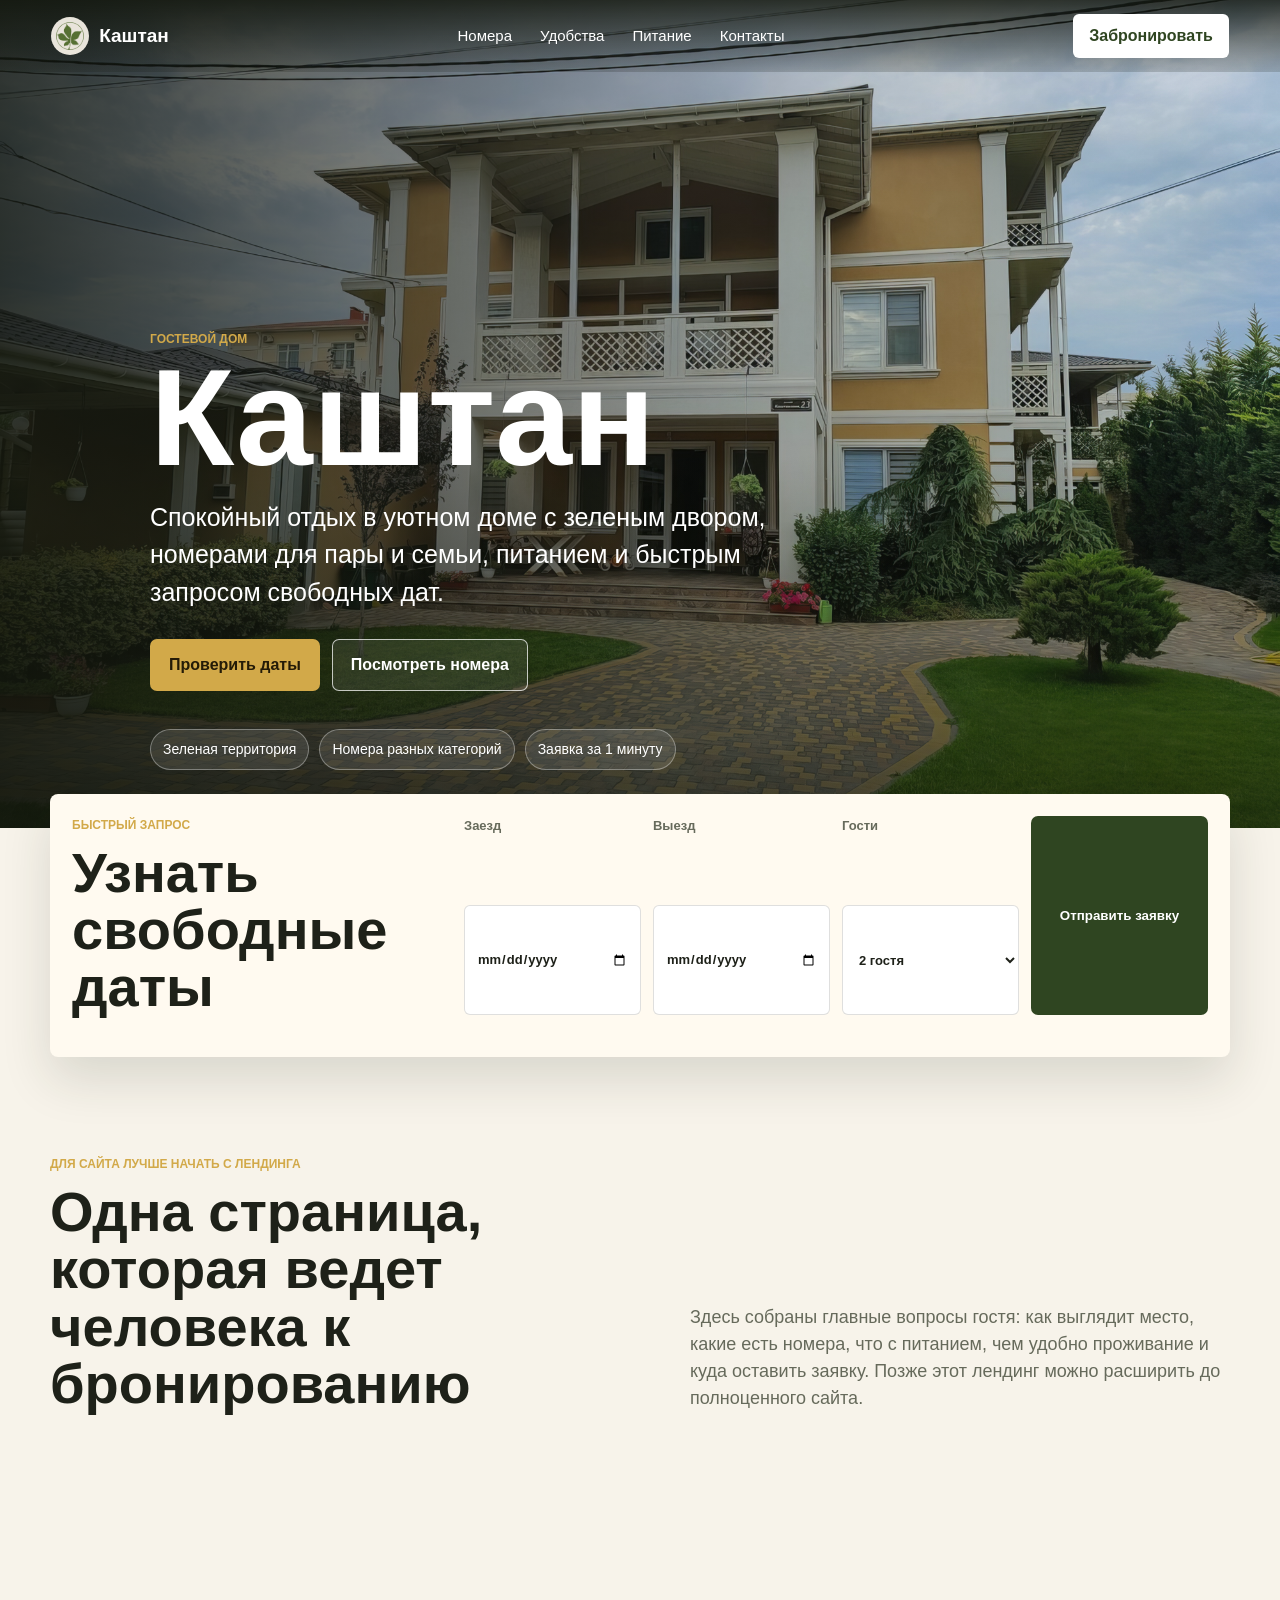
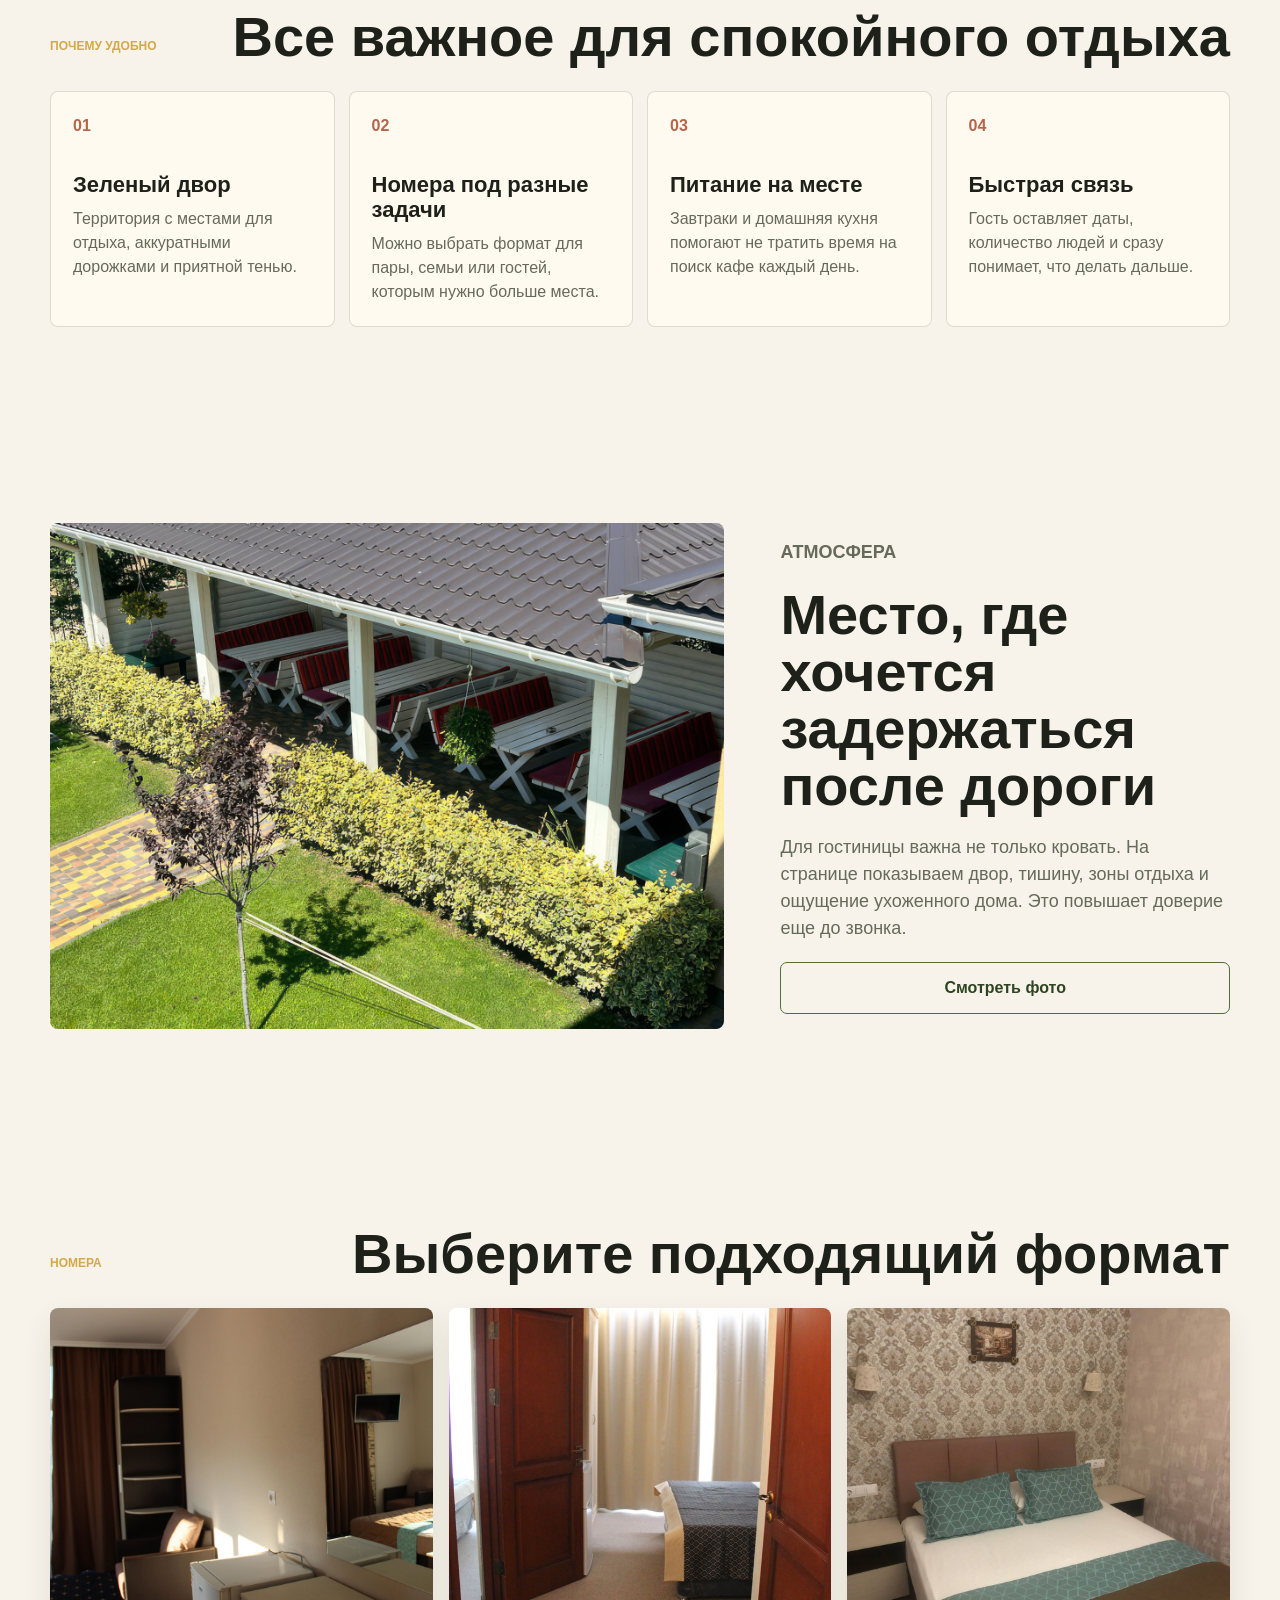
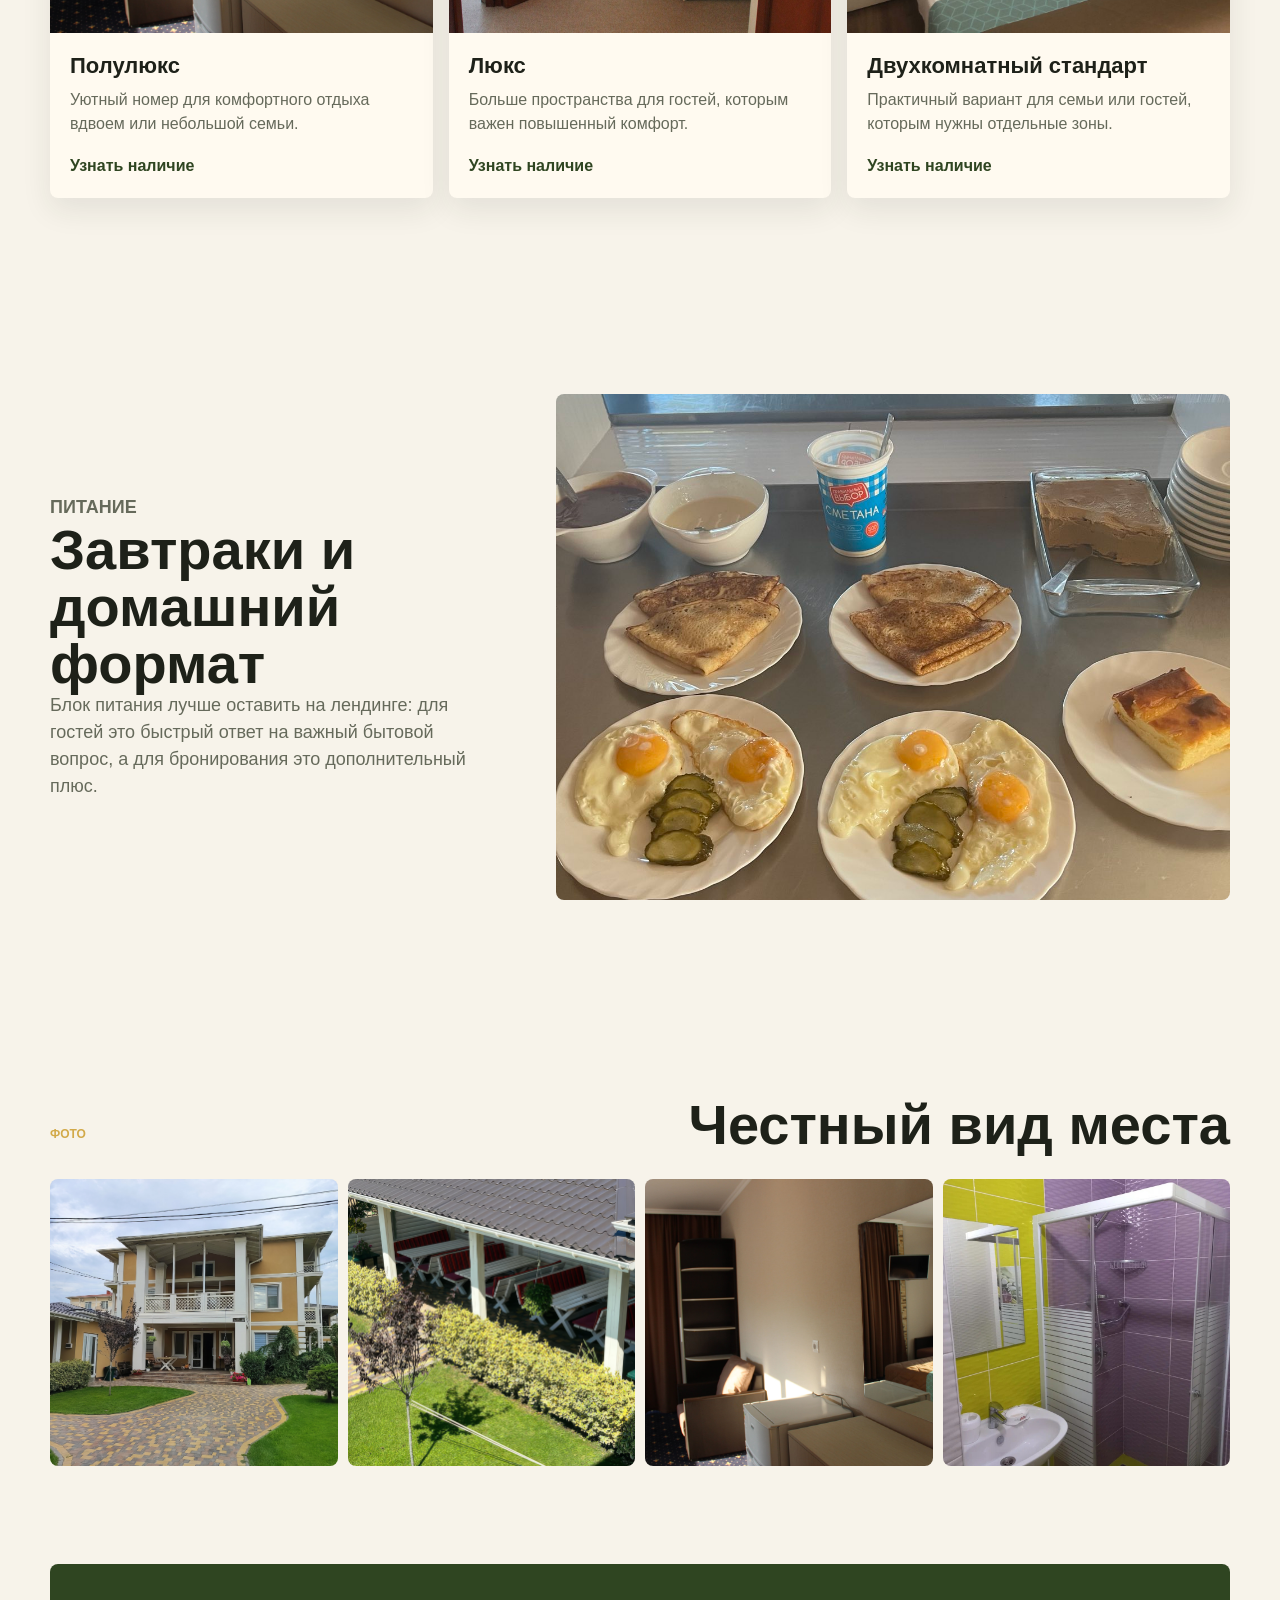
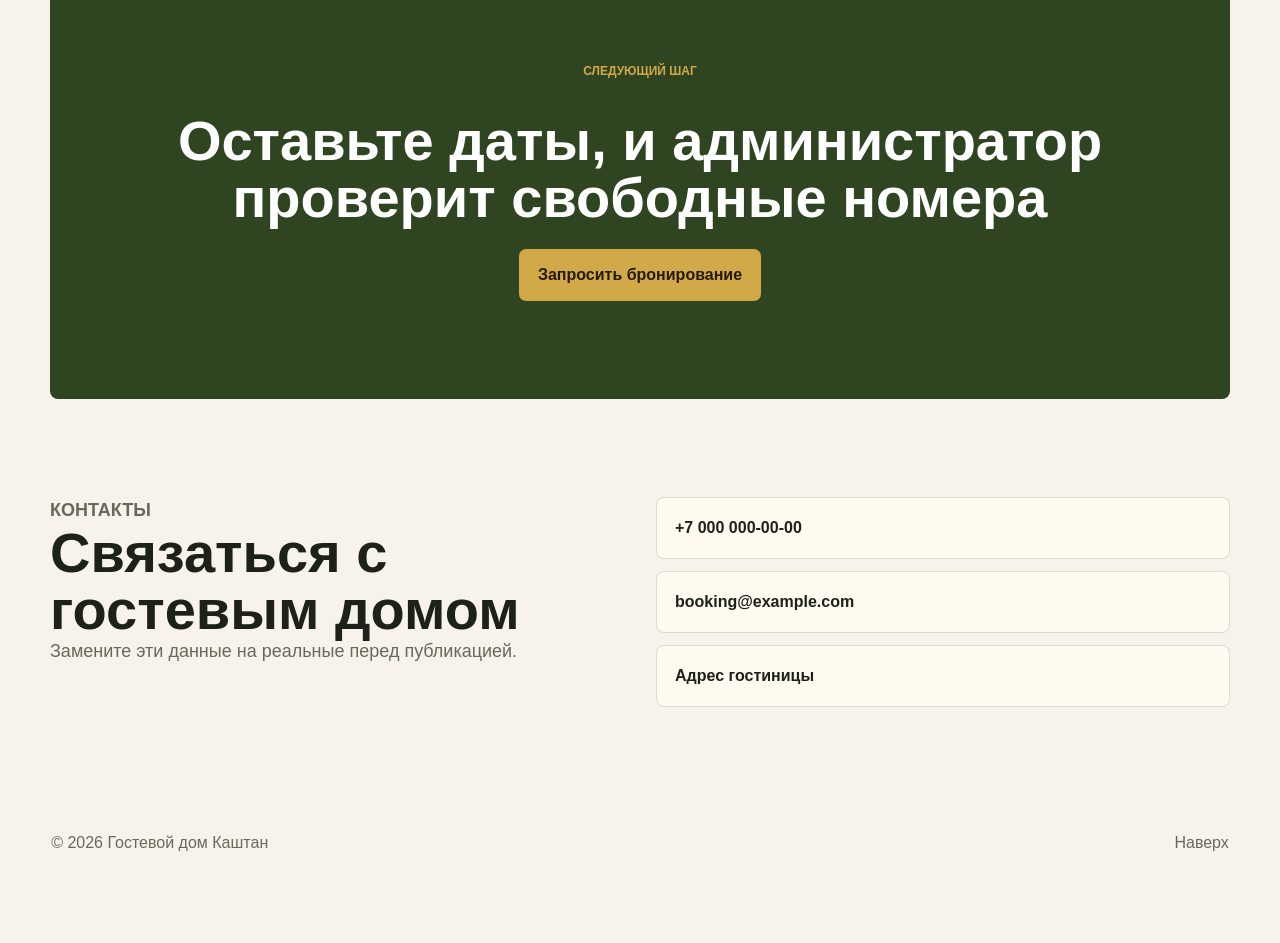
==== index.html @ a055e3aa "Initial commit" ====
<!doctype html>
<html lang="ru">
  <head>
    <meta charset="UTF-8" />
    <meta name="viewport" content="width=device-width, initial-scale=1.0" />
    <title>Гостевой дом Каштан</title>
    <meta
      name="description"
      content="Гостевой дом Каштан: уютные номера, зеленый двор, питание и быстрый запрос бронирования."
    />
    <link rel="stylesheet" href="styles.css" />
  </head>
  <body>
    <header class="topbar">
      <a class="brand" href="#top" aria-label="К началу страницы">
        <img src="assets/logo.png" alt="" />
        <span>Каштан</span>
      </a>
      <nav class="nav" aria-label="Главная навигация">
        <a href="#rooms">Номера</a>
        <a href="#comfort">Удобства</a>
        <a href="#food">Питание</a>
        <a href="#contacts">Контакты</a>
      </nav>
      <a class="topbar__cta" href="#booking">Забронировать</a>
    </header>

    <main id="top">
      <section class="hero" aria-labelledby="hero-title">
        <img class="hero__image" src="assets/hero.jpg" alt="Фасад гостевого дома Каштан" />
        <div class="hero__shade"></div>
        <div class="hero__content">
          <p class="eyebrow">Гостевой дом</p>
          <h1 id="hero-title">Каштан</h1>
          <p class="hero__lead">
            Спокойный отдых в уютном доме с зеленым двором, номерами для пары и семьи,
            питанием и быстрым запросом свободных дат.
          </p>
          <div class="hero__actions">
            <a class="button button--primary" href="#booking">Проверить даты</a>
            <a class="button button--ghost" href="#rooms">Посмотреть номера</a>
          </div>
          <div class="hero__facts" aria-label="Ключевые преимущества">
            <span>Зеленая территория</span>
            <span>Номера разных категорий</span>
            <span>Заявка за 1 минуту</span>
          </div>
        </div>
      </section>

      <section class="booking-strip" id="booking" aria-labelledby="booking-title">
        <div>
          <p class="eyebrow">Быстрый запрос</p>
          <h2 id="booking-title">Узнать свободные даты</h2>
        </div>
        <form class="booking-form" id="bookingForm">
          <label>
            Заезд
            <input name="arrival" type="date" required />
          </label>
          <label>
            Выезд
            <input name="departure" type="date" required />
          </label>
          <label>
            Гости
            <select name="guests" required>
              <option value="1 гость">1 гость</option>
              <option value="2 гостя" selected>2 гостя</option>
              <option value="3 гостя">3 гостя</option>
              <option value="4 гостя">4 гостя</option>
              <option value="5+ гостей">5+ гостей</option>
            </select>
          </label>
          <button class="button button--dark" type="submit">Отправить заявку</button>
        </form>
        <p class="booking-strip__note" id="bookingNote" role="status"></p>
      </section>

      <section class="section intro" aria-labelledby="intro-title">
        <div>
          <p class="eyebrow">Для сайта лучше начать с лендинга</p>
          <h2 id="intro-title">Одна страница, которая ведет человека к бронированию</h2>
        </div>
        <p>
          Здесь собраны главные вопросы гостя: как выглядит место, какие есть номера,
          что с питанием, чем удобно проживание и куда оставить заявку. Позже этот
          лендинг можно расширить до полноценного сайта.
        </p>
      </section>

      <section class="section comfort" id="comfort" aria-labelledby="comfort-title">
        <div class="section__head">
          <p class="eyebrow">Почему удобно</p>
          <h2 id="comfort-title">Все важное для спокойного отдыха</h2>
        </div>
        <div class="features">
          <article>
            <span class="feature-icon">01</span>
            <h3>Зеленый двор</h3>
            <p>Территория с местами для отдыха, аккуратными дорожками и приятной тенью.</p>
          </article>
          <article>
            <span class="feature-icon">02</span>
            <h3>Номера под разные задачи</h3>
            <p>Можно выбрать формат для пары, семьи или гостей, которым нужно больше места.</p>
          </article>
          <article>
            <span class="feature-icon">03</span>
            <h3>Питание на месте</h3>
            <p>Завтраки и домашняя кухня помогают не тратить время на поиск кафе каждый день.</p>
          </article>
          <article>
            <span class="feature-icon">04</span>
            <h3>Быстрая связь</h3>
            <p>Гость оставляет даты, количество людей и сразу понимает, что делать дальше.</p>
          </article>
        </div>
      </section>

      <section class="section split">
        <div class="split__image">
          <img src="assets/courtyard.jpg" alt="Зеленый двор и зона отдыха" />
        </div>
        <div class="split__text">
          <p class="eyebrow">Атмосфера</p>
          <h2>Место, где хочется задержаться после дороги</h2>
          <p>
            Для гостиницы важна не только кровать. На странице показываем двор, тишину,
            зоны отдыха и ощущение ухоженного дома. Это повышает доверие еще до звонка.
          </p>
          <a class="button button--outline" href="#gallery">Смотреть фото</a>
        </div>
      </section>

      <section class="section rooms" id="rooms" aria-labelledby="rooms-title">
        <div class="section__head">
          <p class="eyebrow">Номера</p>
          <h2 id="rooms-title">Выберите подходящий формат</h2>
        </div>
        <div class="room-grid">
          <article class="room-card">
            <img src="assets/room-polulux.jpg" alt="Номер Полулюкс" />
            <div>
              <h3>Полулюкс</h3>
              <p>Уютный номер для комфортного отдыха вдвоем или небольшой семьи.</p>
              <a href="#booking">Узнать наличие</a>
            </div>
          </article>
          <article class="room-card">
            <img src="assets/room-lux.jpg" alt="Номер Люкс" />
            <div>
              <h3>Люкс</h3>
              <p>Больше пространства для гостей, которым важен повышенный комфорт.</p>
              <a href="#booking">Узнать наличие</a>
            </div>
          </article>
          <article class="room-card">
            <img src="assets/room-standart.jpg" alt="Двухкомнатный стандарт" />
            <div>
              <h3>Двухкомнатный стандарт</h3>
              <p>Практичный вариант для семьи или гостей, которым нужны отдельные зоны.</p>
              <a href="#booking">Узнать наличие</a>
            </div>
          </article>
        </div>
      </section>

      <section class="section food" id="food" aria-labelledby="food-title">
        <div>
          <p class="eyebrow">Питание</p>
          <h2 id="food-title">Завтраки и домашний формат</h2>
          <p>
            Блок питания лучше оставить на лендинге: для гостей это быстрый ответ на
            важный бытовой вопрос, а для бронирования это дополнительный плюс.
          </p>
        </div>
        <img src="assets/breakfast.jpg" alt="Завтрак в гостевом доме" />
      </section>

      <section class="section gallery" id="gallery" aria-labelledby="gallery-title">
        <div class="section__head">
          <p class="eyebrow">Фото</p>
          <h2 id="gallery-title">Честный вид места</h2>
        </div>
        <div class="gallery-grid">
          <img src="assets/hero.jpg" alt="Фасад гостевого дома" />
          <img src="assets/courtyard.jpg" alt="Двор гостевого дома" />
          <img src="assets/room-polulux.jpg" alt="Интерьер номера" />
          <img src="assets/bathroom.jpg" alt="Санузел номера" />
        </div>
      </section>

      <section class="section cta" aria-labelledby="cta-title">
        <p class="eyebrow">Следующий шаг</p>
        <h2 id="cta-title">Оставьте даты, и администратор проверит свободные номера</h2>
        <a class="button button--primary" href="#booking">Запросить бронирование</a>
      </section>

      <section class="section contacts" id="contacts" aria-labelledby="contacts-title">
        <div>
          <p class="eyebrow">Контакты</p>
          <h2 id="contacts-title">Связаться с гостевым домом</h2>
          <p>Замените эти данные на реальные перед публикацией.</p>
        </div>
        <div class="contact-list">
          <a href="tel:+70000000000">+7 000 000-00-00</a>
          <a href="mailto:booking@example.com">booking@example.com</a>
          <span>Адрес гостиницы</span>
        </div>
      </section>
    </main>

    <footer class="footer">
      <span>© <span id="year"></span> Гостевой дом Каштан</span>
      <a href="#top">Наверх</a>
    </footer>

    <a class="mobile-booking" href="#booking">Забронировать</a>
    <script src="script.js"></script>
  </body>
</html>
---- styles.css ----
:root {
  --bg: #f7f3ea;
  --paper: #fffaf0;
  --ink: #1e2119;
  --muted: #666a5b;
  --line: rgba(30, 33, 25, 0.14);
  --green: #536f35;
  --green-dark: #2f4521;
  --gold: #d2a949;
  --terra: #b5654a;
  --white: #ffffff;
  --shadow: 0 22px 50px rgba(35, 39, 28, 0.14);
}

* {
  box-sizing: border-box;
}

html {
  scroll-behavior: smooth;
}

body {
  margin: 0;
  background: var(--bg);
  color: var(--ink);
  font-family: Arial, Helvetica, sans-serif;
  line-height: 1.5;
}

img {
  display: block;
  max-width: 100%;
}

a {
  color: inherit;
}

.topbar {
  position: fixed;
  z-index: 20;
  top: 0;
  left: 0;
  right: 0;
  display: flex;
  align-items: center;
  justify-content: space-between;
  gap: 22px;
  padding: 14px clamp(16px, 4vw, 56px);
  color: var(--white);
  background: linear-gradient(180deg, rgba(18, 22, 13, 0.84), rgba(18, 22, 13, 0.18));
}

.brand {
  display: inline-flex;
  align-items: center;
  gap: 10px;
  text-decoration: none;
  font-weight: 800;
  font-size: 19px;
}

.brand img {
  width: 38px;
  height: 38px;
  object-fit: contain;
  padding: 5px;
  border-radius: 50%;
  background: rgba(255, 250, 240, 0.9);
}

.nav {
  display: flex;
  align-items: center;
  justify-content: center;
  gap: clamp(12px, 3vw, 28px);
  font-size: 15px;
}

.nav a,
.topbar__cta,
.footer a,
.room-card a {
  text-decoration: none;
}

.topbar__cta {
  padding: 10px 16px;
  border-radius: 6px;
  background: var(--white);
  color: var(--green-dark);
  font-weight: 800;
}

.hero {
  position: relative;
  min-height: 92vh;
  display: grid;
  align-items: end;
  overflow: hidden;
}

.hero__image,
.hero__shade {
  position: absolute;
  inset: 0;
}

.hero__image {
  width: 100%;
  height: 100%;
  object-fit: cover;
}

.hero__shade {
  background:
    linear-gradient(90deg, rgba(18, 22, 13, 0.84), rgba(18, 22, 13, 0.24) 62%, rgba(18, 22, 13, 0.1)),
    linear-gradient(0deg, rgba(18, 22, 13, 0.65), rgba(18, 22, 13, 0) 45%);
}

.hero__content {
  position: relative;
  z-index: 1;
  width: min(980px, calc(100% - 32px));
  margin: 0 auto;
  padding: 130px 0 58px;
  color: var(--white);
}

.eyebrow {
  margin: 0 0 10px;
  color: var(--gold);
  font-size: 12px;
  font-weight: 800;
  letter-spacing: 0;
  text-transform: uppercase;
}

h1,
h2,
h3,
p {
  overflow-wrap: anywhere;
}

h1 {
  margin: 0;
  font-size: clamp(56px, 12vw, 138px);
  line-height: 0.86;
  letter-spacing: 0;
}

h2 {
  margin: 0;
  font-size: clamp(30px, 5vw, 56px);
  line-height: 1.02;
  letter-spacing: 0;
}

h3 {
  margin: 0;
  font-size: 22px;
  line-height: 1.15;
}

.hero__lead {
  max-width: 650px;
  margin: 22px 0 0;
  font-size: clamp(18px, 3vw, 25px);
}

.hero__actions {
  display: flex;
  flex-wrap: wrap;
  gap: 12px;
  margin-top: 28px;
}

.button {
  display: inline-flex;
  align-items: center;
  justify-content: center;
  min-height: 48px;
  padding: 13px 18px;
  border: 1px solid transparent;
  border-radius: 7px;
  font-weight: 800;
  text-decoration: none;
  cursor: pointer;
}

.button--primary {
  background: var(--gold);
  color: #241b07;
}

.button--ghost {
  border-color: rgba(255, 255, 255, 0.72);
  color: var(--white);
  background: rgba(255, 255, 255, 0.08);
}

.button--dark {
  width: 100%;
  background: var(--green-dark);
  color: var(--white);
}

.button--outline {
  border-color: var(--green);
  color: var(--green-dark);
}

.hero__facts {
  display: flex;
  flex-wrap: wrap;
  gap: 10px;
  margin-top: 38px;
}

.hero__facts span {
  padding: 9px 12px;
  border: 1px solid rgba(255, 255, 255, 0.34);
  border-radius: 999px;
  background: rgba(255, 255, 255, 0.1);
  font-size: 14px;
}

.booking-strip,
.section {
  width: min(1180px, calc(100% - 32px));
  margin: 0 auto;
}

.booking-strip {
  position: relative;
  z-index: 3;
  display: grid;
  grid-template-columns: 0.8fr 1.6fr;
  gap: 20px;
  margin-top: -34px;
  padding: 22px;
  border-radius: 8px;
  background: var(--paper);
  box-shadow: var(--shadow);
}

.booking-form {
  display: grid;
  grid-template-columns: repeat(4, minmax(0, 1fr));
  gap: 12px;
}

label {
  display: grid;
  gap: 7px;
  color: var(--muted);
  font-size: 13px;
  font-weight: 800;
}

input,
select {
  width: 100%;
  min-height: 48px;
  border: 1px solid var(--line);
  border-radius: 6px;
  padding: 0 12px;
  background: var(--white);
  color: var(--ink);
  font: inherit;
}

.booking-strip__note {
  grid-column: 2;
  margin: -6px 0 0;
  color: var(--green-dark);
  font-weight: 700;
}

.section {
  padding: clamp(58px, 8vw, 98px) 0;
}

.intro {
  display: grid;
  grid-template-columns: 1fr 0.9fr;
  gap: 40px;
  align-items: end;
}

.intro p:last-child,
.split__text p,
.food p,
.contacts p {
  margin: 0;
  color: var(--muted);
  font-size: 18px;
}

.section__head {
  display: flex;
  align-items: end;
  justify-content: space-between;
  gap: 28px;
  margin-bottom: 26px;
}

.features {
  display: grid;
  grid-template-columns: repeat(4, minmax(0, 1fr));
  gap: 14px;
}

.features article {
  min-height: 220px;
  padding: 22px;
  border: 1px solid var(--line);
  border-radius: 8px;
  background: var(--paper);
}

.feature-icon {
  display: inline-flex;
  margin-bottom: 34px;
  color: var(--terra);
  font-weight: 900;
}

.features p,
.room-card p {
  margin: 10px 0 0;
  color: var(--muted);
}

.split {
  display: grid;
  grid-template-columns: 1.2fr 0.8fr;
  gap: clamp(24px, 5vw, 56px);
  align-items: center;
}

.split__image img,
.food img {
  width: 100%;
  aspect-ratio: 4 / 3;
  object-fit: cover;
  border-radius: 8px;
}

.split__text {
  display: grid;
  gap: 20px;
}

.room-grid {
  display: grid;
  grid-template-columns: repeat(3, minmax(0, 1fr));
  gap: 16px;
}

.room-card {
  overflow: hidden;
  border-radius: 8px;
  background: var(--paper);
  box-shadow: 0 12px 30px rgba(35, 39, 28, 0.09);
}

.room-card img {
  width: 100%;
  aspect-ratio: 1.18 / 1;
  object-fit: cover;
}

.room-card div {
  padding: 20px;
}

.room-card a {
  display: inline-flex;
  margin-top: 18px;
  color: var(--green-dark);
  font-weight: 900;
}

.food {
  display: grid;
  grid-template-columns: 0.8fr 1.2fr;
  gap: clamp(24px, 5vw, 56px);
  align-items: center;
}

.gallery-grid {
  display: grid;
  grid-template-columns: repeat(4, minmax(0, 1fr));
  gap: 10px;
}

.gallery-grid img {
  width: 100%;
  aspect-ratio: 1 / 1;
  object-fit: cover;
  border-radius: 8px;
}

.cta {
  display: grid;
  justify-items: center;
  gap: 22px;
  text-align: center;
  padding-inline: clamp(18px, 5vw, 80px);
  border-radius: 8px;
  background: var(--green-dark);
  color: var(--white);
}

.contacts {
  display: grid;
  grid-template-columns: 1fr 1fr;
  gap: 32px;
  align-items: start;
}

.contact-list {
  display: grid;
  gap: 12px;
}

.contact-list a,
.contact-list span {
  padding: 18px;
  border: 1px solid var(--line);
  border-radius: 8px;
  background: var(--paper);
  text-decoration: none;
  font-weight: 800;
}

.footer {
  display: flex;
  justify-content: space-between;
  gap: 18px;
  padding: 26px clamp(16px, 4vw, 56px) 88px;
  color: var(--muted);
}

.mobile-booking {
  position: fixed;
  z-index: 30;
  left: 12px;
  right: 12px;
  bottom: 12px;
  display: none;
  justify-content: center;
  padding: 15px;
  border-radius: 8px;
  background: var(--gold);
  color: #241b07;
  font-weight: 900;
  text-decoration: none;
  box-shadow: 0 14px 32px rgba(35, 39, 28, 0.24);
}

@media (max-width: 920px) {
  .topbar {
    padding: 10px 14px;
  }

  .nav {
    display: none;
  }

  .topbar__cta {
    padding: 9px 12px;
    font-size: 14px;
  }

  .hero {
    min-height: 86vh;
  }

  .hero__image {
    object-position: 58% center;
  }

  .hero__content {
    padding-bottom: 46px;
  }

  .booking-strip,
  .intro,
  .split,
  .food,
  .contacts {
    grid-template-columns: 1fr;
  }

  .booking-form,
  .features,
  .room-grid,
  .gallery-grid {
    grid-template-columns: 1fr 1fr;
  }

  .booking-strip__note {
    grid-column: 1;
  }
}

@media (max-width: 620px) {
  .brand span {
    font-size: 17px;
  }

  .topbar__cta {
    display: none;
  }

  .hero__shade {
    background:
      linear-gradient(0deg, rgba(18, 22, 13, 0.88), rgba(18, 22, 13, 0.18) 70%),
      linear-gradient(90deg, rgba(18, 22, 13, 0.54), rgba(18, 22, 13, 0.12));
  }

  .hero__content {
    width: min(100% - 28px, 980px);
  }

  .hero__lead {
    font-size: 17px;
  }

  .hero__actions .button {
    width: 100%;
  }

  .booking-strip {
    margin-top: 0;
    width: 100%;
    border-radius: 0;
  }

  .booking-form,
  .features,
  .room-grid,
  .gallery-grid {
    grid-template-columns: 1fr;
  }

  .section__head {
    display: block;
  }

  .features article {
    min-height: auto;
  }

  .room-card {
    display: grid;
    grid-template-columns: 0.95fr 1.05fr;
  }

  .room-card img {
    height: 100%;
    aspect-ratio: auto;
  }

  .room-card div {
    padding: 16px;
  }

  .mobile-booking {
    display: flex;
  }
}

@media (max-width: 430px) {
  .room-card {
    grid-template-columns: 1fr;
  }

  .room-card img {
    aspect-ratio: 1.25 / 1;
  }
}
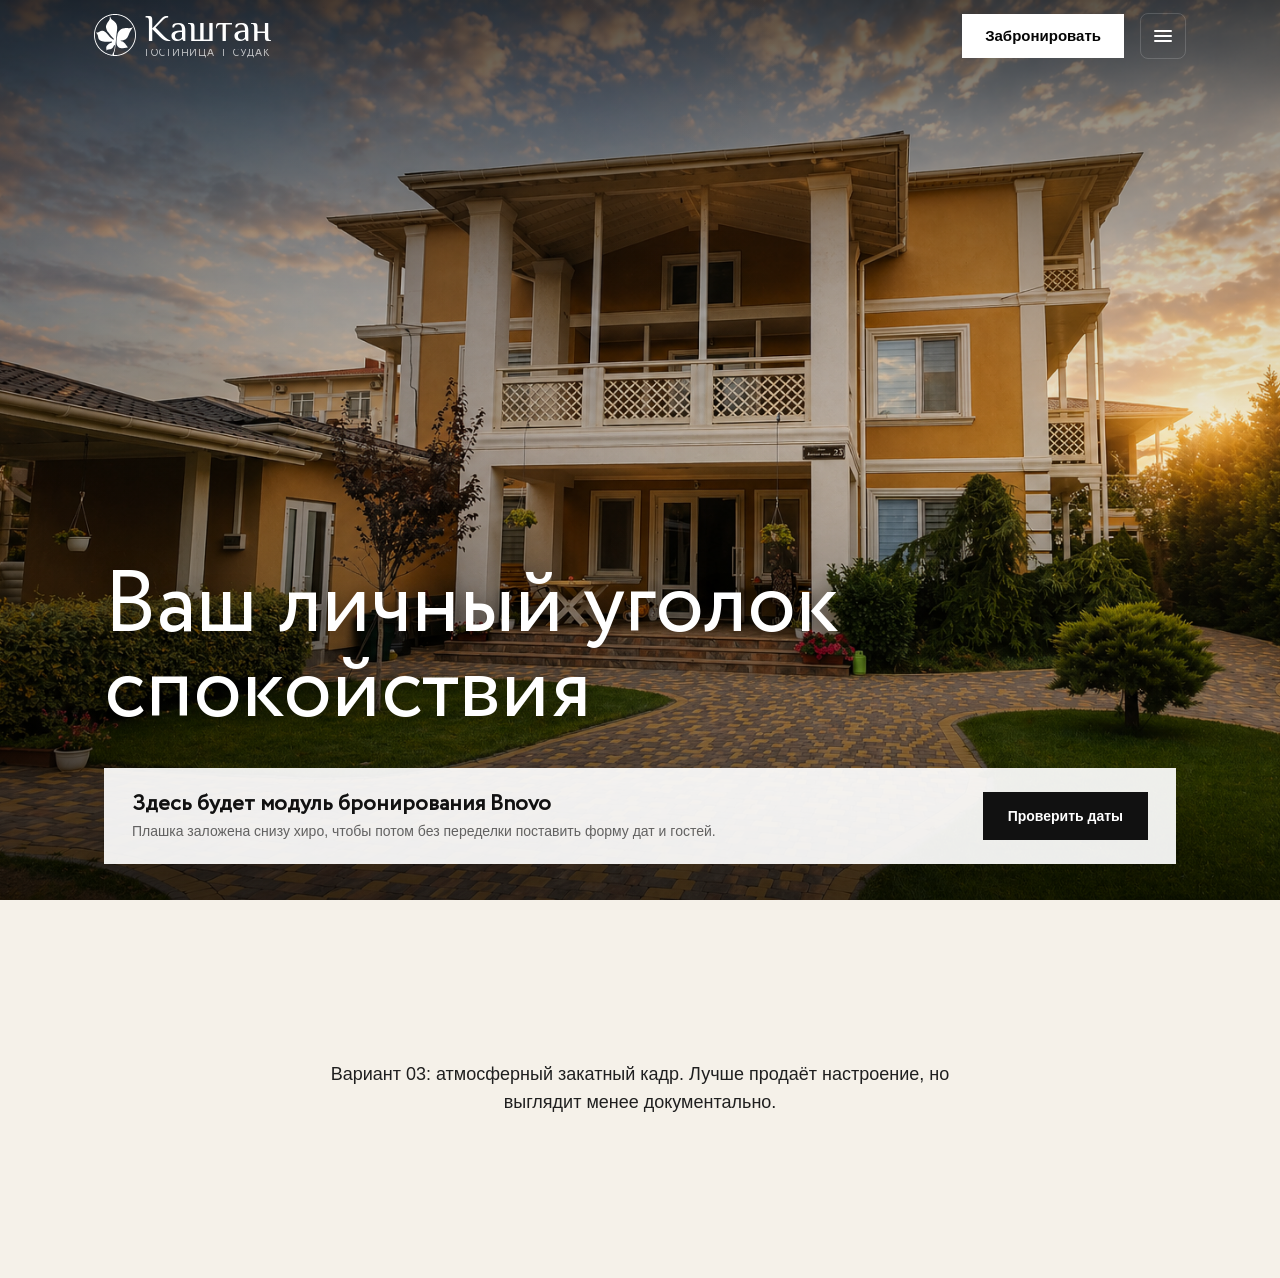
==== commit a6b8acec: "Use hero prototype as homepage" ====
--- a/index.html
+++ b/index.html
@@ -3,220 +3,65 @@
   <head>
     <meta charset="UTF-8" />
     <meta name="viewport" content="width=device-width, initial-scale=1.0" />
-    <title>Гостевой дом Каштан</title>
-    <meta
-      name="description"
-      content="Гостевой дом Каштан: уютные номера, зеленый двор, питание и быстрый запрос бронирования."
-    />
-    <link rel="stylesheet" href="styles.css" />
+    <title>Хиро Каштан - вариант 03</title>
+    <link rel="stylesheet" href="assets/hero-prototype.css" />
+    <style>
+      .hero {
+        --hero-position-desktop: center 53%;
+        --hero-position-mobile: center center;
+      }
+    </style>
   </head>
-  <body>
-    <header class="topbar">
-      <a class="brand" href="#top" aria-label="К началу страницы">
-        <img src="assets/logo.png" alt="" />
-        <span>Каштан</span>
-      </a>
-      <nav class="nav" aria-label="Главная навигация">
-        <a href="#rooms">Номера</a>
-        <a href="#comfort">Удобства</a>
-        <a href="#food">Питание</a>
-        <a href="#contacts">Контакты</a>
-      </nav>
-      <a class="topbar__cta" href="#booking">Забронировать</a>
+  <body class="hero-page--selected">
+    <header class="site-header">
+      <div class="site-header__inner">
+        <a class="brand" href="#" aria-label="Каштан">
+          <img class="brand__logo" src="assets/kashtan_logo_white_only_exact.svg" alt="" aria-hidden="true" />
+          <span class="brand__text" aria-hidden="true">
+            <span class="brand__name">Каштан</span>
+            <span class="brand__tagline">
+              <span>гостиница</span>
+              <span>|</span>
+              <span>Судак</span>
+            </span>
+          </span>
+        </a>
+
+        <a class="booking-button" href="#" aria-label="Забронировать номер">Забронировать</a>
+
+        <button class="menu-toggle" type="button" aria-label="Открыть меню" aria-controls="headerMenu" aria-expanded="false">
+          <span class="menu-toggle__lines" aria-hidden="true"><span></span></span>
+        </button>
+      </div>
     </header>
 
-    <main id="top">
-      <section class="hero" aria-labelledby="hero-title">
-        <img class="hero__image" src="assets/hero.jpg" alt="Фасад гостевого дома Каштан" />
-        <div class="hero__shade"></div>
+    <nav class="header-menu" id="headerMenu" aria-label="Меню шапки">
+      <a href="#">Номера</a>
+      <a href="#">Территория</a>
+      <a href="#">Фото</a>
+      <a href="#">Контакты</a>
+    </nav>
+
+    <main>
+      <section class="hero" aria-label="Главный экран">
+        <img class="hero__image" src="assets/hero/hero-prototype-03.png" alt="Гостиница Каштан в Судаке на закате" />
         <div class="hero__content">
-          <p class="eyebrow">Гостевой дом</p>
-          <h1 id="hero-title">Каштан</h1>
-          <p class="hero__lead">
-            Спокойный отдых в уютном доме с зеленым двором, номерами для пары и семьи,
-            питанием и быстрым запросом свободных дат.
-          </p>
-          <div class="hero__actions">
-            <a class="button button--primary" href="#booking">Проверить даты</a>
-            <a class="button button--ghost" href="#rooms">Посмотреть номера</a>
-          </div>
-          <div class="hero__facts" aria-label="Ключевые преимущества">
-            <span>Зеленая территория</span>
-            <span>Номера разных категорий</span>
-            <span>Заявка за 1 минуту</span>
+          <h1 class="hero__title">Ваш личный уголок спокойствия</h1>
+          <div class="booking-widget-placeholder" aria-label="Место под модуль бронирования Bnovo">
+            <div>
+              <p class="booking-widget-placeholder__title">Здесь будет модуль бронирования Bnovo</p>
+              <p class="booking-widget-placeholder__note">Плашка заложена снизу хиро, чтобы потом без переделки поставить форму дат и гостей.</p>
+            </div>
+            <a class="booking-widget-placeholder__button" href="#">Проверить даты</a>
           </div>
         </div>
       </section>
 
-      <section class="booking-strip" id="booking" aria-labelledby="booking-title">
-        <div>
-          <p class="eyebrow">Быстрый запрос</p>
-          <h2 id="booking-title">Узнать свободные даты</h2>
-        </div>
-        <form class="booking-form" id="bookingForm">
-          <label>
-            Заезд
-            <input name="arrival" type="date" required />
-          </label>
-          <label>
-            Выезд
-            <input name="departure" type="date" required />
-          </label>
-          <label>
-            Гости
-            <select name="guests" required>
-              <option value="1 гость">1 гость</option>
-              <option value="2 гостя" selected>2 гостя</option>
-              <option value="3 гостя">3 гостя</option>
-              <option value="4 гостя">4 гостя</option>
-              <option value="5+ гостей">5+ гостей</option>
-            </select>
-          </label>
-          <button class="button button--dark" type="submit">Отправить заявку</button>
-        </form>
-        <p class="booking-strip__note" id="bookingNote" role="status"></p>
-      </section>
-
-      <section class="section intro" aria-labelledby="intro-title">
-        <div>
-          <p class="eyebrow">Для сайта лучше начать с лендинга</p>
-          <h2 id="intro-title">Одна страница, которая ведет человека к бронированию</h2>
-        </div>
-        <p>
-          Здесь собраны главные вопросы гостя: как выглядит место, какие есть номера,
-          что с питанием, чем удобно проживание и куда оставить заявку. Позже этот
-          лендинг можно расширить до полноценного сайта.
-        </p>
-      </section>
-
-      <section class="section comfort" id="comfort" aria-labelledby="comfort-title">
-        <div class="section__head">
-          <p class="eyebrow">Почему удобно</p>
-          <h2 id="comfort-title">Все важное для спокойного отдыха</h2>
-        </div>
-        <div class="features">
-          <article>
-            <span class="feature-icon">01</span>
-            <h3>Зеленый двор</h3>
-            <p>Территория с местами для отдыха, аккуратными дорожками и приятной тенью.</p>
-          </article>
-          <article>
-            <span class="feature-icon">02</span>
-            <h3>Номера под разные задачи</h3>
-            <p>Можно выбрать формат для пары, семьи или гостей, которым нужно больше места.</p>
-          </article>
-          <article>
-            <span class="feature-icon">03</span>
-            <h3>Питание на месте</h3>
-            <p>Завтраки и домашняя кухня помогают не тратить время на поиск кафе каждый день.</p>
-          </article>
-          <article>
-            <span class="feature-icon">04</span>
-            <h3>Быстрая связь</h3>
-            <p>Гость оставляет даты, количество людей и сразу понимает, что делать дальше.</p>
-          </article>
-        </div>
-      </section>
-
-      <section class="section split">
-        <div class="split__image">
-          <img src="assets/courtyard.jpg" alt="Зеленый двор и зона отдыха" />
-        </div>
-        <div class="split__text">
-          <p class="eyebrow">Атмосфера</p>
-          <h2>Место, где хочется задержаться после дороги</h2>
-          <p>
-            Для гостиницы важна не только кровать. На странице показываем двор, тишину,
-            зоны отдыха и ощущение ухоженного дома. Это повышает доверие еще до звонка.
-          </p>
-          <a class="button button--outline" href="#gallery">Смотреть фото</a>
-        </div>
-      </section>
-
-      <section class="section rooms" id="rooms" aria-labelledby="rooms-title">
-        <div class="section__head">
-          <p class="eyebrow">Номера</p>
-          <h2 id="rooms-title">Выберите подходящий формат</h2>
-        </div>
-        <div class="room-grid">
-          <article class="room-card">
-            <img src="assets/room-polulux.jpg" alt="Номер Полулюкс" />
-            <div>
-              <h3>Полулюкс</h3>
-              <p>Уютный номер для комфортного отдыха вдвоем или небольшой семьи.</p>
-              <a href="#booking">Узнать наличие</a>
-            </div>
-          </article>
-          <article class="room-card">
-            <img src="assets/room-lux.jpg" alt="Номер Люкс" />
-            <div>
-              <h3>Люкс</h3>
-              <p>Больше пространства для гостей, которым важен повышенный комфорт.</p>
-              <a href="#booking">Узнать наличие</a>
-            </div>
-          </article>
-          <article class="room-card">
-            <img src="assets/room-standart.jpg" alt="Двухкомнатный стандарт" />
-            <div>
-              <h3>Двухкомнатный стандарт</h3>
-              <p>Практичный вариант для семьи или гостей, которым нужны отдельные зоны.</p>
-              <a href="#booking">Узнать наличие</a>
-            </div>
-          </article>
-        </div>
-      </section>
-
-      <section class="section food" id="food" aria-labelledby="food-title">
-        <div>
-          <p class="eyebrow">Питание</p>
-          <h2 id="food-title">Завтраки и домашний формат</h2>
-          <p>
-            Блок питания лучше оставить на лендинге: для гостей это быстрый ответ на
-            важный бытовой вопрос, а для бронирования это дополнительный плюс.
-          </p>
-        </div>
-        <img src="assets/breakfast.jpg" alt="Завтрак в гостевом доме" />
-      </section>
-
-      <section class="section gallery" id="gallery" aria-labelledby="gallery-title">
-        <div class="section__head">
-          <p class="eyebrow">Фото</p>
-          <h2 id="gallery-title">Честный вид места</h2>
-        </div>
-        <div class="gallery-grid">
-          <img src="assets/hero.jpg" alt="Фасад гостевого дома" />
-          <img src="assets/courtyard.jpg" alt="Двор гостевого дома" />
-          <img src="assets/room-polulux.jpg" alt="Интерьер номера" />
-          <img src="assets/bathroom.jpg" alt="Санузел номера" />
-        </div>
-      </section>
-
-      <section class="section cta" aria-labelledby="cta-title">
-        <p class="eyebrow">Следующий шаг</p>
-        <h2 id="cta-title">Оставьте даты, и администратор проверит свободные номера</h2>
-        <a class="button button--primary" href="#booking">Запросить бронирование</a>
-      </section>
-
-      <section class="section contacts" id="contacts" aria-labelledby="contacts-title">
-        <div>
-          <p class="eyebrow">Контакты</p>
-          <h2 id="contacts-title">Связаться с гостевым домом</h2>
-          <p>Замените эти данные на реальные перед публикацией.</p>
-        </div>
-        <div class="contact-list">
-          <a href="tel:+70000000000">+7 000 000-00-00</a>
-          <a href="mailto:booking@example.com">booking@example.com</a>
-          <span>Адрес гостиницы</span>
-        </div>
+      <section class="below-hero">
+        <p>Вариант 03: атмосферный закатный кадр. Лучше продаёт настроение, но выглядит менее документально.</p>
       </section>
     </main>
 
-    <footer class="footer">
-      <span>© <span id="year"></span> Гостевой дом Каштан</span>
-      <a href="#top">Наверх</a>
-    </footer>
-
-    <a class="mobile-booking" href="#booking">Забронировать</a>
-    <script src="script.js"></script>
+    <script src="assets/hero-prototype.js"></script>
   </body>
 </html>
--- a/assets/hero-prototype.css
+++ b/assets/hero-prototype.css
@@ -0,0 +1,533 @@
+:root {
+  --header-bg: #030303;
+  --header-fg: #ffffff;
+  --header-muted: rgba(255, 255, 255, 0.72);
+  --header-line: rgba(255, 255, 255, 0.16);
+  --header-hover: rgba(255, 255, 255, 0.1);
+}
+
+@font-face {
+  font-family: "Philosopher";
+  src: url("fonts/Philosopher-Regular.ttf") format("truetype");
+  font-display: swap;
+  font-style: normal;
+  font-weight: 400;
+}
+
+@font-face {
+  font-family: "Circe";
+  src: url("fonts/Circe-Regular.ttf") format("truetype");
+  font-display: swap;
+  font-style: normal;
+  font-weight: 400;
+}
+
+* {
+  box-sizing: border-box;
+}
+
+html {
+  font-size: 16px;
+}
+
+body {
+  min-height: 140vh;
+  margin: 0;
+  color: #ffffff;
+  background: #070707;
+  font-family: Arial, Helvetica, sans-serif;
+}
+
+.site-header {
+  position: fixed;
+  z-index: 50;
+  top: 0;
+  left: 0;
+  right: 0;
+  height: 64px;
+  color: var(--header-fg);
+  background: var(--header-bg);
+  border-bottom: 1px solid var(--header-line);
+  transition:
+    background 180ms ease,
+    border-color 180ms ease,
+    backdrop-filter 180ms ease;
+}
+
+.site-header.is-scrolled {
+  background: rgba(3, 3, 3, 0.6);
+  border-color: rgba(255, 255, 255, 0.1);
+  backdrop-filter: blur(12px);
+}
+
+.hero-page--selected .site-header {
+  background: transparent;
+  border-color: transparent;
+}
+
+.hero-page--selected .site-header.is-scrolled {
+  background: rgba(3, 3, 3, 0.5);
+  border-color: rgba(255, 255, 255, 0.08);
+  backdrop-filter: blur(12px);
+}
+
+.site-header__inner {
+  display: grid;
+  grid-template-columns: minmax(0, 1fr) auto auto;
+  align-items: center;
+  gap: 10px;
+  width: min(1180px, 100%);
+  height: 100%;
+  margin: 0 auto;
+  padding: 0 clamp(14px, 4vw, 44px);
+}
+
+.brand {
+  display: inline-flex;
+  min-width: 0;
+  align-items: center;
+  gap: 9px;
+  color: var(--header-fg);
+  text-decoration: none;
+}
+
+.brand__logo {
+  width: 36px;
+  height: 36px;
+  flex: 0 0 auto;
+  object-fit: contain;
+}
+
+.brand__text {
+  display: grid;
+  min-width: 0;
+  width: max-content;
+  max-width: 100%;
+}
+
+.brand__name {
+  min-width: 0;
+  overflow: hidden;
+  font-family: "Philosopher", Georgia, "Times New Roman", serif;
+  font-size: clamp(25px, 6vw, 34px);
+  font-weight: 400;
+  line-height: 0.9;
+  letter-spacing: 0;
+  text-overflow: ellipsis;
+  white-space: nowrap;
+}
+
+.brand__tagline {
+  display: flex;
+  width: 100%;
+  justify-content: space-between;
+  margin-top: 3px;
+  overflow: hidden;
+  color: var(--header-muted);
+  font-family: "Circe", Arial, Helvetica, sans-serif;
+  font-size: clamp(8px, 2.2vw, 10px);
+  font-weight: 400;
+  line-height: 1;
+  letter-spacing: 0.09em;
+  text-transform: uppercase;
+  white-space: nowrap;
+}
+
+.booking-button {
+  display: inline-flex;
+  align-items: center;
+  justify-content: center;
+  min-height: 40px;
+  padding: 0 15px;
+  border: 1px solid var(--header-fg);
+  border-radius: 0;
+  color: #050505;
+  background: var(--header-fg);
+  font-size: 14px;
+  font-weight: 700;
+  line-height: 1;
+  text-decoration: none;
+  white-space: nowrap;
+  transition:
+    background 180ms ease,
+    color 180ms ease,
+    border-color 180ms ease,
+    transform 180ms ease;
+}
+
+.booking-button:hover,
+.booking-button:focus-visible {
+  border-color: var(--header-fg);
+  color: var(--header-fg);
+  background: transparent;
+}
+
+.booking-button:active {
+  transform: translateY(1px);
+}
+
+.menu-toggle {
+  display: inline-grid;
+  width: 42px;
+  height: 42px;
+  place-items: center;
+  border: 1px solid var(--header-line);
+  border-radius: 8px;
+  color: var(--header-fg);
+  background: transparent;
+  cursor: pointer;
+  transition:
+    background 180ms ease,
+    border-color 180ms ease;
+}
+
+.menu-toggle:hover,
+.menu-toggle:focus-visible {
+  border-color: rgba(255, 255, 255, 0.5);
+  background: var(--header-hover);
+}
+
+.menu-toggle__lines {
+  position: relative;
+  width: 18px;
+  height: 12px;
+}
+
+.menu-toggle__lines::before,
+.menu-toggle__lines::after,
+.menu-toggle__lines span {
+  position: absolute;
+  left: 0;
+  width: 18px;
+  height: 2px;
+  border-radius: 999px;
+  background: currentColor;
+  content: "";
+  transform-origin: center;
+  transition:
+    top 180ms ease,
+    bottom 180ms ease,
+    opacity 140ms ease,
+    transform 220ms ease;
+}
+
+.menu-toggle__lines::before {
+  top: 0;
+}
+
+.menu-toggle__lines span {
+  top: 5px;
+}
+
+.menu-toggle__lines::after {
+  bottom: 0;
+}
+
+.menu-toggle.is-open .menu-toggle__lines::before {
+  top: 5px;
+  transform: rotate(45deg);
+}
+
+.menu-toggle.is-open .menu-toggle__lines span {
+  opacity: 0;
+  transform: scaleX(0);
+}
+
+.menu-toggle.is-open .menu-toggle__lines::after {
+  bottom: 5px;
+  transform: rotate(-45deg);
+}
+
+.header-menu {
+  position: fixed;
+  z-index: 49;
+  top: 64px;
+  left: 0;
+  right: 0;
+  display: none;
+  gap: 4px;
+  padding: 10px clamp(14px, 4vw, 44px) 14px;
+  color: var(--header-fg);
+  background: var(--header-bg);
+  border-bottom: 1px solid var(--header-line);
+  box-shadow: 0 18px 34px rgba(0, 0, 0, 0.28);
+}
+
+.header-menu.is-open {
+  display: grid;
+}
+
+.header-menu a {
+  width: min(1180px, 100%);
+  margin: 0 auto;
+  padding: 13px 0;
+  color: var(--header-fg);
+  border-bottom: 1px solid rgba(255, 255, 255, 0.08);
+  font-size: 17px;
+  font-weight: 650;
+  text-decoration: none;
+}
+
+.header-menu a:last-child {
+  border-bottom: 0;
+}
+
+.hero {
+  position: relative;
+  display: grid;
+  min-height: 100vh;
+  min-height: 100svh;
+  overflow: hidden;
+  isolation: isolate;
+}
+
+.hero__image {
+  position: absolute;
+  z-index: -3;
+  inset: 0;
+  width: 100%;
+  height: 100%;
+  object-fit: cover;
+  object-position: var(--hero-position-desktop, center center);
+}
+
+.hero::before {
+  position: absolute;
+  z-index: -2;
+  inset: 0;
+  background:
+    linear-gradient(
+      180deg,
+      rgba(0, 0, 0, 0.65) 0%,
+      rgba(0, 0, 0, 0.48) 12%,
+      rgba(0, 0, 0, 0.15) 36%,
+      rgba(0, 0, 0, 0.06) 50%,
+      rgba(0, 0, 0, 0.2) 68%,
+      rgba(0, 0, 0, 0.48) 86%,
+      rgba(0, 0, 0, 0.65) 100%
+    );
+  content: "";
+}
+
+.hero::after {
+  position: absolute;
+  z-index: -1;
+  inset: 0;
+  background: linear-gradient(90deg, rgba(0, 0, 0, 0.28), rgba(0, 0, 0, 0) 58%);
+  content: "";
+}
+
+.hero-page--selected .hero::before {
+  background:
+    linear-gradient(
+      180deg,
+      rgba(0, 0, 0, 0.65) 0%,
+      rgba(0, 0, 0, 0.42) 13%,
+      rgba(0, 0, 0, 0.14) 34%,
+      rgba(0, 0, 0, 0.04) 50%,
+      rgba(0, 0, 0, 0.16) 68%,
+      rgba(0, 0, 0, 0.42) 87%,
+      rgba(0, 0, 0, 0.65) 100%
+    );
+}
+
+.hero-page--selected .hero::after {
+  background:
+    linear-gradient(
+      90deg,
+      rgba(0, 0, 0, 0.22) 0%,
+      rgba(0, 0, 0, 0.12) 32%,
+      rgba(0, 0, 0, 0) 62%
+    );
+}
+
+.hero__content {
+  display: grid;
+  align-self: end;
+  width: min(1160px, 100%);
+  margin: 0 auto;
+  padding: 104px clamp(16px, 4vw, 44px) clamp(18px, 4vh, 42px);
+  gap: clamp(18px, 4vh, 34px);
+}
+
+.hero__title {
+  max-width: 900px;
+  margin: 0;
+  font-family: "Circe", Arial, Helvetica, sans-serif;
+  font-size: clamp(40px, 7.2vw, 86px);
+  font-weight: 400;
+  line-height: 0.98;
+  letter-spacing: 0;
+  text-wrap: balance;
+  text-shadow: 0 2px 20px rgba(0, 0, 0, 0.44);
+}
+
+.booking-widget-placeholder {
+  display: grid;
+  grid-template-columns: 1fr auto;
+  align-items: center;
+  gap: 18px;
+  width: min(1120px, 100%);
+  min-height: 96px;
+  padding: 18px clamp(18px, 3vw, 28px);
+  color: #111111;
+  background: rgba(255, 255, 255, 0.92);
+  box-shadow: 0 20px 50px rgba(0, 0, 0, 0.28);
+}
+
+.booking-widget-placeholder__title {
+  margin: 0;
+  color: #111111;
+  font-family: "Circe", Arial, Helvetica, sans-serif;
+  font-size: clamp(17px, 2vw, 22px);
+  font-weight: 700;
+  line-height: 1.2;
+}
+
+.booking-widget-placeholder__note {
+  margin: 4px 0 0;
+  color: rgba(17, 17, 17, 0.64);
+  font-size: 14px;
+  line-height: 1.35;
+}
+
+.booking-widget-placeholder__button {
+  display: inline-flex;
+  align-items: center;
+  justify-content: center;
+  min-height: 48px;
+  padding: 0 24px;
+  border: 1px solid #111111;
+  color: #ffffff;
+  background: #111111;
+  font-size: 14px;
+  font-weight: 700;
+  text-decoration: none;
+  white-space: nowrap;
+}
+
+.below-hero {
+  display: grid;
+  min-height: 42vh;
+  place-items: center;
+  padding: 42px 18px;
+  color: #1f1f1f;
+  background: #f5f1e9;
+}
+
+.below-hero p {
+  max-width: 620px;
+  margin: 0;
+  font-size: 18px;
+  line-height: 1.55;
+  text-align: center;
+}
+
+@media (min-width: 760px) {
+  .site-header {
+    height: 72px;
+  }
+
+  .site-header__inner {
+    gap: 16px;
+  }
+
+  .brand__logo {
+    width: 42px;
+    height: 42px;
+  }
+
+  .brand__name {
+    font-size: 37px;
+  }
+
+  .brand__tagline {
+    font-size: 10px;
+  }
+
+  .booking-button {
+    min-height: 44px;
+    padding: 0 22px;
+    font-size: 15px;
+  }
+
+  .menu-toggle {
+    width: 46px;
+    height: 46px;
+  }
+
+  .header-menu {
+    top: 72px;
+  }
+}
+
+@media (max-width: 760px) {
+  .hero__image {
+    object-position: var(--hero-position-mobile, center center);
+  }
+
+  .hero::after {
+    background: rgba(0, 0, 0, 0.1);
+  }
+
+  .hero-page--selected .hero::after {
+    background: rgba(0, 0, 0, 0.08);
+  }
+
+  .hero__content {
+    padding-top: 98px;
+    padding-bottom: 16px;
+  }
+
+  .hero__title {
+    max-width: 12ch;
+    font-size: clamp(36px, 12vw, 56px);
+  }
+
+  .booking-widget-placeholder {
+    grid-template-columns: 1fr;
+    min-height: 0;
+    gap: 14px;
+    padding: 16px;
+  }
+
+  .booking-widget-placeholder__button {
+    width: 100%;
+  }
+}
+
+@media (max-width: 430px) {
+  .site-header__inner {
+    gap: 8px;
+    padding-inline: 10px;
+  }
+
+  .brand {
+    gap: 7px;
+  }
+
+  .brand__logo {
+    width: 32px;
+    height: 32px;
+  }
+
+  .brand__name {
+    font-size: 22px;
+  }
+
+  .brand__tagline {
+    margin-top: 2px;
+    font-size: 7px;
+  }
+
+  .booking-button {
+    min-height: 38px;
+    padding: 0 11px;
+    font-size: 13px;
+  }
+
+  .menu-toggle {
+    width: 38px;
+    height: 38px;
+  }
+}
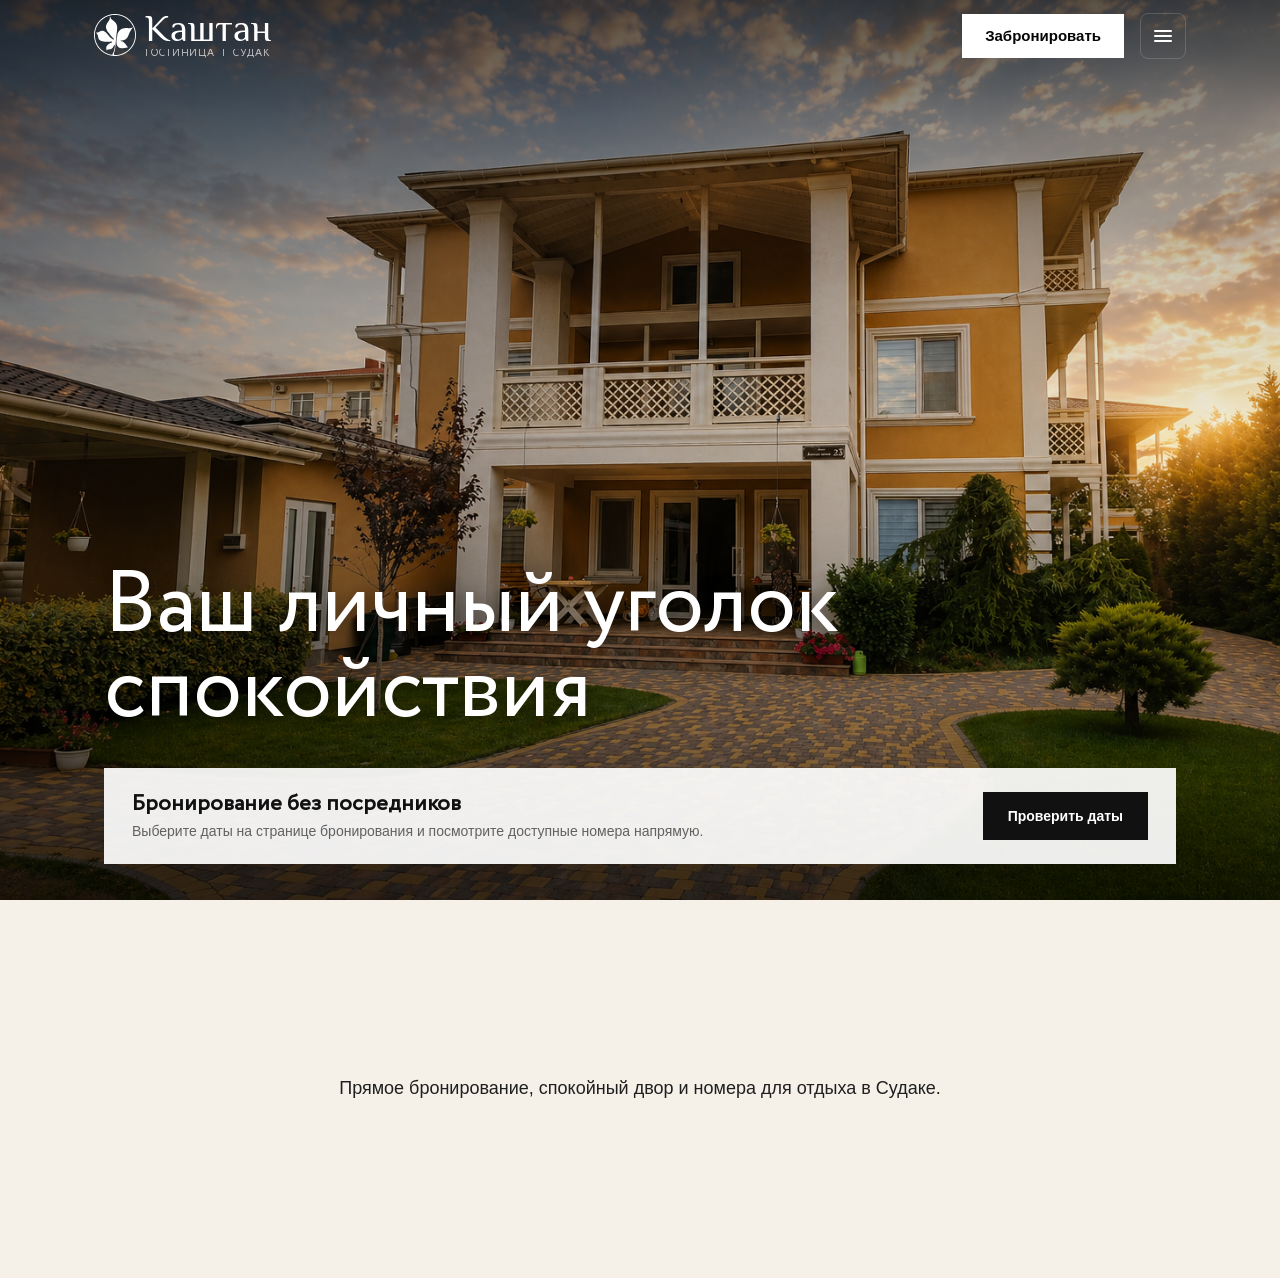
==== commit 01d88c22: "Add Bnovo booking page" ====
--- a/index.html
+++ b/index.html
@@ -27,7 +27,7 @@
           </span>
         </a>
 
-        <a class="booking-button" href="#" aria-label="Забронировать номер">Забронировать</a>
+        <a class="booking-button" href="booking.html" aria-label="Забронировать номер">Забронировать</a>
 
         <button class="menu-toggle" type="button" aria-label="Открыть меню" aria-controls="headerMenu" aria-expanded="false">
           <span class="menu-toggle__lines" aria-hidden="true"><span></span></span>
@@ -49,16 +49,16 @@
           <h1 class="hero__title">Ваш личный уголок спокойствия</h1>
           <div class="booking-widget-placeholder" aria-label="Место под модуль бронирования Bnovo">
             <div>
-              <p class="booking-widget-placeholder__title">Здесь будет модуль бронирования Bnovo</p>
-              <p class="booking-widget-placeholder__note">Плашка заложена снизу хиро, чтобы потом без переделки поставить форму дат и гостей.</p>
+              <p class="booking-widget-placeholder__title">Бронирование без посредников</p>
+              <p class="booking-widget-placeholder__note">Выберите даты на странице бронирования и посмотрите доступные номера напрямую.</p>
             </div>
-            <a class="booking-widget-placeholder__button" href="#">Проверить даты</a>
+            <a class="booking-widget-placeholder__button" href="booking.html">Проверить даты</a>
           </div>
         </div>
       </section>
 
       <section class="below-hero">
-        <p>Вариант 03: атмосферный закатный кадр. Лучше продаёт настроение, но выглядит менее документально.</p>
+        <p>Прямое бронирование, спокойный двор и номера для отдыха в Судаке.</p>
       </section>
     </main>
 
--- a/assets/hero-prototype.css
+++ b/assets/hero-prototype.css
@@ -423,6 +423,79 @@
   text-align: center;
 }
 
+.booking-page {
+  min-height: 100vh;
+  color: #151515;
+  background: #f5f1e9;
+}
+
+.booking-main {
+  width: min(1180px, 100%);
+  margin: 0 auto;
+  padding: 112px clamp(16px, 4vw, 44px) 56px;
+}
+
+.booking-hero {
+  display: grid;
+  gap: 12px;
+  margin-bottom: 26px;
+}
+
+.booking-hero__eyebrow {
+  margin: 0;
+  color: rgba(21, 21, 21, 0.62);
+  font-family: "Circe", Arial, Helvetica, sans-serif;
+  font-size: 13px;
+  line-height: 1;
+  letter-spacing: 0.12em;
+  text-transform: uppercase;
+}
+
+.booking-hero__title {
+  max-width: 760px;
+  margin: 0;
+  color: #151515;
+  font-family: "Circe", Arial, Helvetica, sans-serif;
+  font-size: clamp(36px, 6vw, 72px);
+  font-weight: 400;
+  line-height: 0.98;
+  letter-spacing: 0;
+}
+
+.booking-hero__text {
+  max-width: 640px;
+  margin: 0;
+  color: rgba(21, 21, 21, 0.7);
+  font-size: 17px;
+  line-height: 1.5;
+}
+
+.booking-module {
+  position: relative;
+  overflow: visible;
+  padding: clamp(18px, 3vw, 30px);
+  background: #ffffff;
+  box-shadow: 0 22px 60px rgba(20, 18, 14, 0.12);
+}
+
+.booking-module__embed {
+  position: relative;
+  min-height: 620px;
+}
+
+#booking_iframe {
+  position: relative;
+  min-height: 620px;
+  padding-bottom: 30px;
+}
+
+.booking-module__hint {
+  margin: 18px 0 0;
+  color: rgba(21, 21, 21, 0.58);
+  font-size: 14px;
+  line-height: 1.45;
+}
+
 @media (min-width: 760px) {
   .site-header {
     height: 72px;
@@ -494,6 +567,19 @@
   .booking-widget-placeholder__button {
     width: 100%;
   }
+
+  .booking-main {
+    padding-top: 96px;
+  }
+
+  .booking-module {
+    padding: 14px;
+  }
+
+  .booking-module__embed,
+  #booking_iframe {
+    min-height: 680px;
+  }
 }
 
 @media (max-width: 430px) {
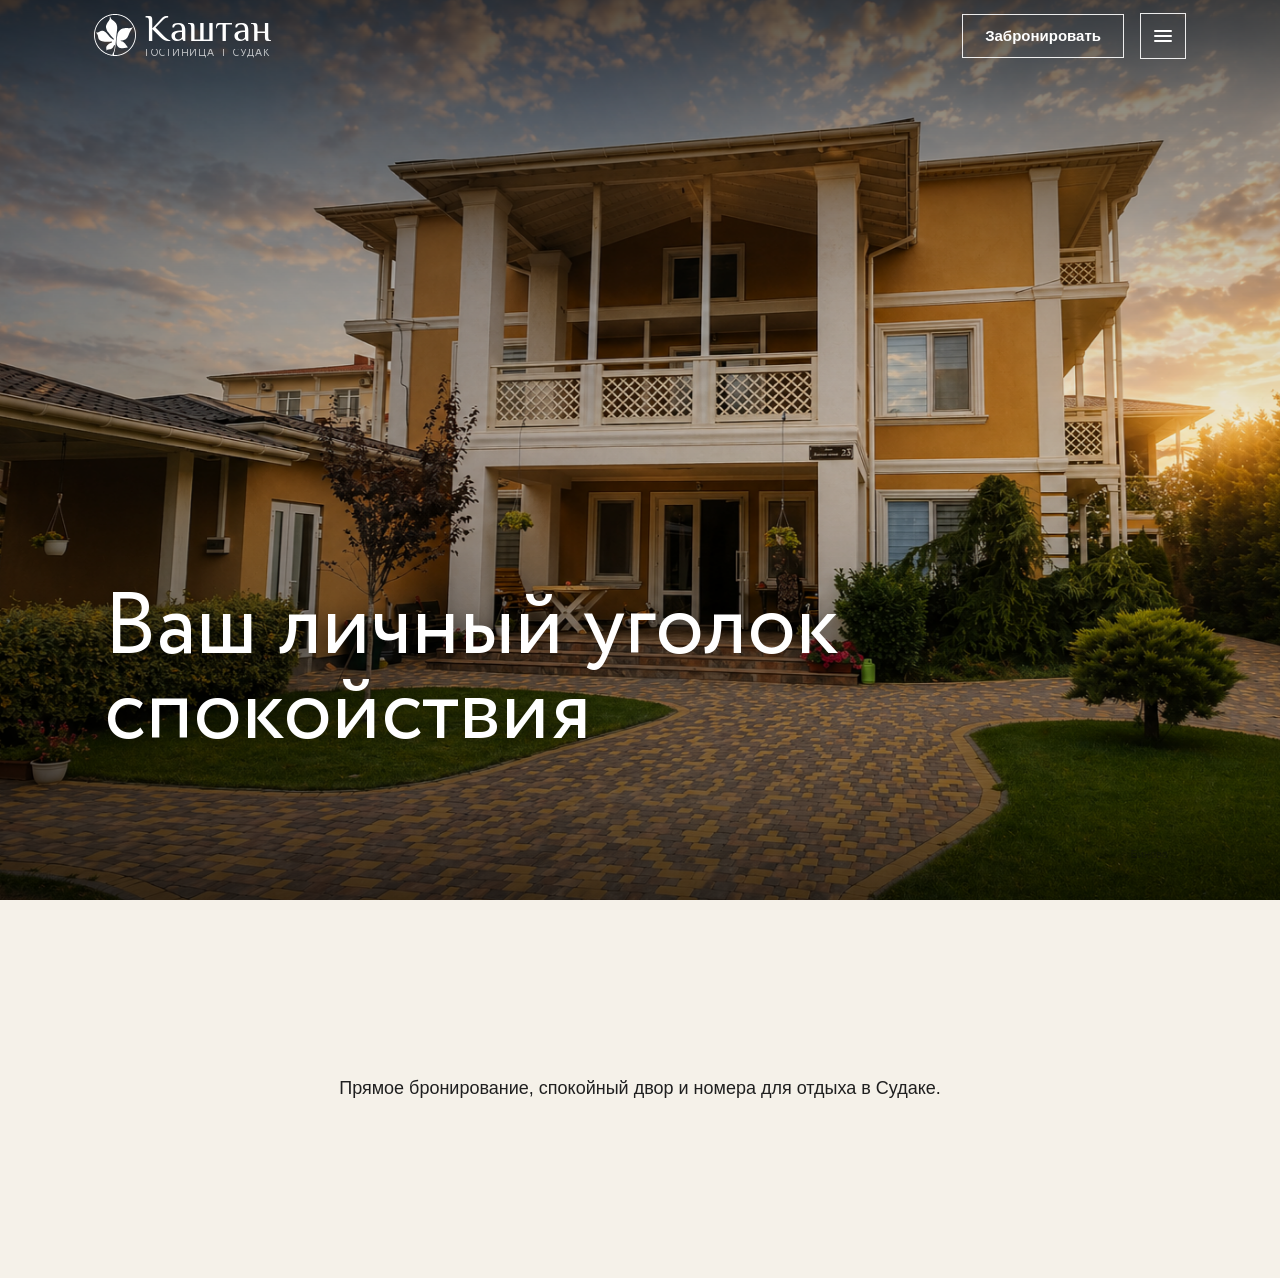
==== commit fb4609cb: "Add hero parallax and sync header states" ====
--- a/index.html
+++ b/index.html
@@ -47,12 +47,8 @@
         <img class="hero__image" src="assets/hero/hero-prototype-03.png" alt="Гостиница Каштан в Судаке на закате" />
         <div class="hero__content">
           <h1 class="hero__title">Ваш личный уголок спокойствия</h1>
-          <div class="booking-widget-placeholder" aria-label="Место под модуль бронирования Bnovo">
-            <div>
-              <p class="booking-widget-placeholder__title">Бронирование без посредников</p>
-              <p class="booking-widget-placeholder__note">Выберите даты на странице бронирования и посмотрите доступные номера напрямую.</p>
-            </div>
-            <a class="booking-widget-placeholder__button" href="booking.html">Проверить даты</a>
+          <div class="left" id="_bn_widget_" aria-label="Виджет бронирования Bnovo">
+            <a href="https://bnovo.ru/" id="_bnovo_link_" target="_blank" rel="noreferrer">Биново</a>
           </div>
         </div>
       </section>
@@ -62,6 +58,8 @@
       </section>
     </main>
 
+    <script src="https://widget.reservationsteps.ru/js/bnovo.js"></script>
+    <script src="assets/bnovo-widget.js"></script>
     <script src="assets/hero-prototype.js"></script>
   </body>
 </html>
--- a/assets/hero-prototype.css
+++ b/assets/hero-prototype.css
@@ -187,6 +187,37 @@
   background: var(--header-hover);
 }
 
+.hero-page--selected .site-header:not(.is-scrolled) .booking-button {
+  border-color: rgba(255, 255, 255, 0.9);
+  color: #ffffff;
+  background: transparent;
+}
+
+.hero-page--selected .site-header:not(.is-scrolled) .booking-button:hover,
+.hero-page--selected .site-header:not(.is-scrolled) .booking-button:focus-visible {
+  border-color: #ffffff;
+  color: #ffffff;
+  background: rgba(255, 255, 255, 0.1);
+}
+
+.hero-page--selected .site-header.is-scrolled .booking-button {
+  border-color: #ffffff;
+  color: #050505;
+  background: #ffffff;
+}
+
+.hero-page--selected .menu-toggle {
+  border-color: rgba(255, 255, 255, 0.9);
+  border-radius: 0;
+}
+
+.hero-page--selected .menu-toggle:hover,
+.hero-page--selected .menu-toggle:focus-visible,
+.hero-page--selected .menu-toggle.is-open {
+  border-color: #ffffff;
+  background: rgba(255, 255, 255, 0.1);
+}
+
 .menu-toggle__lines {
   position: relative;
   width: 18px;
@@ -291,6 +322,12 @@
   object-position: var(--hero-position-desktop, center center);
 }
 
+.hero-page--selected .hero__image {
+  transform: translate3d(0, var(--hero-parallax-y, 0px), 0) scale(1.04);
+  transform-origin: center center;
+  will-change: transform;
+}
+
 .hero::before {
   position: absolute;
   z-index: -2;
@@ -362,48 +399,23 @@
   text-shadow: 0 2px 20px rgba(0, 0, 0, 0.44);
 }
 
-.booking-widget-placeholder {
-  display: grid;
-  grid-template-columns: 1fr auto;
-  align-items: center;
-  gap: 18px;
+#_bn_widget_ {
+  position: relative;
+  z-index: 1;
+  display: block;
   width: min(1120px, 100%);
-  min-height: 96px;
-  padding: 18px clamp(18px, 3vw, 28px);
-  color: #111111;
-  background: rgba(255, 255, 255, 0.92);
-  box-shadow: 0 20px 50px rgba(0, 0, 0, 0.28);
-}
-
-.booking-widget-placeholder__title {
-  margin: 0;
-  color: #111111;
-  font-family: "Circe", Arial, Helvetica, sans-serif;
-  font-size: clamp(17px, 2vw, 22px);
-  font-weight: 700;
-  line-height: 1.2;
-}
-
-.booking-widget-placeholder__note {
-  margin: 4px 0 0;
-  color: rgba(17, 17, 17, 0.64);
-  font-size: 14px;
-  line-height: 1.35;
-}
-
-.booking-widget-placeholder__button {
-  display: inline-flex;
-  align-items: center;
-  justify-content: center;
-  min-height: 48px;
-  padding: 0 24px;
-  border: 1px solid #111111;
-  color: #ffffff;
-  background: #111111;
-  font-size: 14px;
-  font-weight: 700;
+  min-height: 74px;
+}
+
+#_bnovo_link_ {
+  position: absolute;
+  right: 8px;
+  bottom: 4px;
+  z-index: 0;
+  color: rgba(17, 17, 17, 0.42);
+  font-size: 11px;
+  line-height: 1;
   text-decoration: none;
-  white-space: nowrap;
 }
 
 .below-hero {
@@ -539,6 +551,11 @@
     object-position: var(--hero-position-mobile, center center);
   }
 
+  .hero-page--selected .hero__image {
+    transform: none;
+    will-change: auto;
+  }
+
   .hero::after {
     background: rgba(0, 0, 0, 0.1);
   }
@@ -557,15 +574,8 @@
     font-size: clamp(36px, 12vw, 56px);
   }
 
-  .booking-widget-placeholder {
-    grid-template-columns: 1fr;
-    min-height: 0;
-    gap: 14px;
-    padding: 16px;
-  }
-
-  .booking-widget-placeholder__button {
-    width: 100%;
+  #_bn_widget_ {
+    min-height: 260px;
   }
 
   .booking-main {
